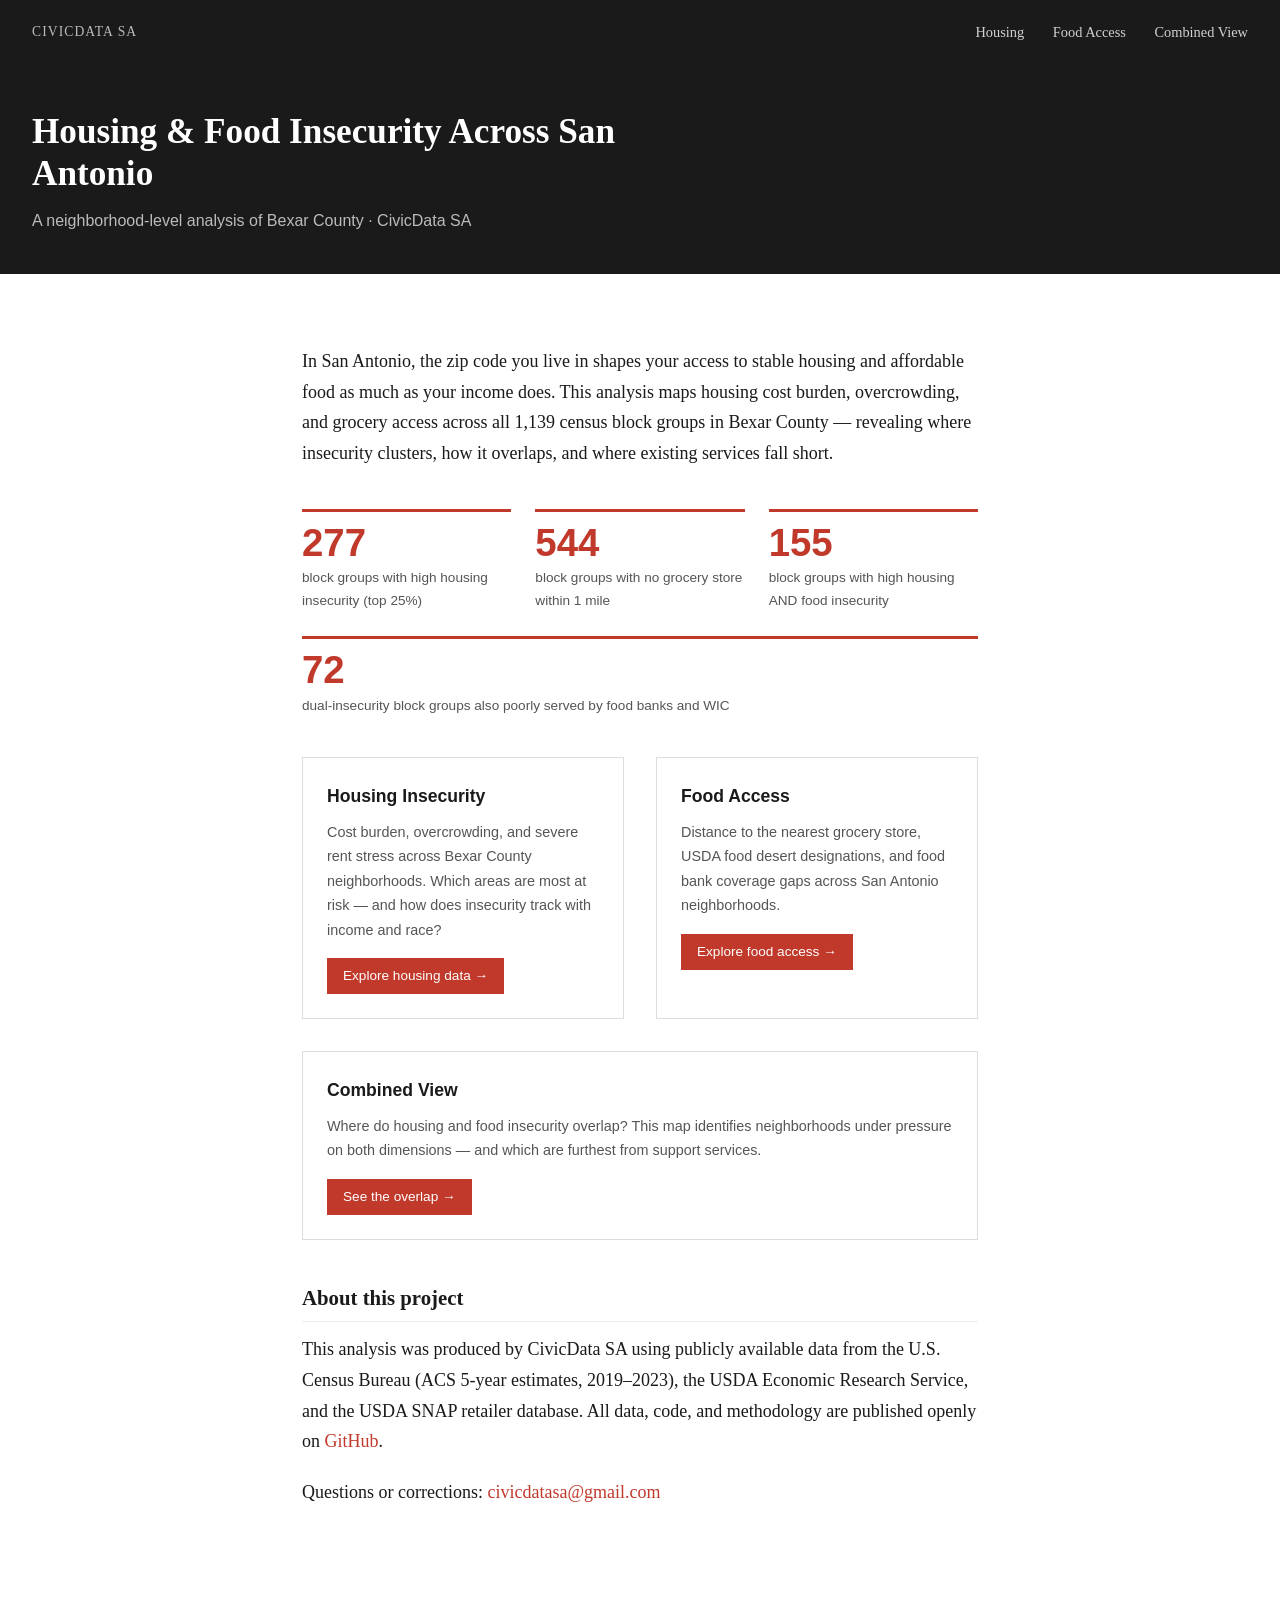
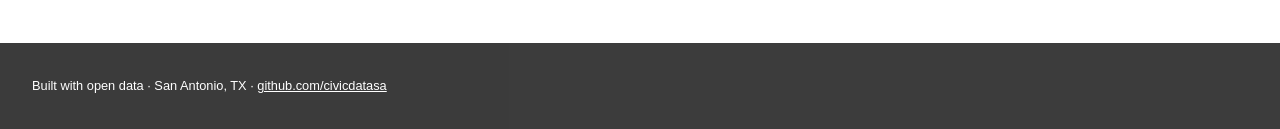
==== index.html @ 808b8913 "deploy: update site [skip ci] 9f64bfb5c3df8c36d94b5b0314b8a77215643b5a" ====
<!DOCTYPE html>
<html lang="en">
<head>
  <meta charset="UTF-8">
  <meta name="viewport" content="width=device-width, initial-scale=1.0">
  <title>Housing & Food Insecurity in San Antonio — CivicData SA</title>
  <link rel="stylesheet" href="css/style.css">
</head>
<body>

  <header class="site-header">
    <span class="brand">CIVICDATA SA</span>
    <nav>
      <a href="housing.html">Housing</a>
      <a href="food.html">Food Access</a>
      <a href="overlap.html">Combined View</a>
    </nav>
  </header>

  <div class="page-hero">
    <h1>Housing & Food Insecurity Across San Antonio</h1>
    <p class="subtitle">A neighborhood-level analysis of Bexar County · CivicData SA</p>
  </div>

  <div class="content-wrap">

    <div class="narrative">
      <p>In San Antonio, the zip code you live in shapes your access to stable housing and affordable food
      as much as your income does. This analysis maps housing cost burden, overcrowding, and grocery
      access across all 1,139 census block groups in Bexar County — revealing where insecurity
      clusters, how it overlaps, and where existing services fall short.</p>
    </div>

    <div class="stat-row">
      <div class="stat-box">
        <div class="number">277</div>
        <div class="label">block groups with high housing insecurity (top 25%)</div>
      </div>
      <div class="stat-box">
        <div class="number">544</div>
        <div class="label">block groups with no grocery store within 1 mile</div>
      </div>
      <div class="stat-box">
        <div class="number">155</div>
        <div class="label">block groups with high housing AND food insecurity</div>
      </div>
      <div class="stat-box">
        <div class="number">72</div>
        <div class="label">dual-insecurity block groups also poorly served by food banks and WIC</div>
      </div>
    </div>

    <div class="analysis-grid">
      <div class="analysis-card">
        <h2>Housing Insecurity</h2>
        <p>Cost burden, overcrowding, and severe rent stress across Bexar County neighborhoods.
        Which areas are most at risk — and how does insecurity track with income and race?</p>
        <a class="btn" href="housing.html">Explore housing data →</a>
      </div>
      <div class="analysis-card">
        <h2>Food Access</h2>
        <p>Distance to the nearest grocery store, USDA food desert designations, and
        food bank coverage gaps across San Antonio neighborhoods.</p>
        <a class="btn" href="food.html">Explore food access →</a>
      </div>
      <div class="analysis-card">
        <h2>Combined View</h2>
        <p>Where do housing and food insecurity overlap? This map identifies neighborhoods
        under pressure on both dimensions — and which are furthest from support services.</p>
        <a class="btn" href="overlap.html">See the overlap →</a>
      </div>
    </div>

    <div class="narrative">
      <h2>About this project</h2>
      <p>This analysis was produced by CivicData SA using publicly available data from the
      U.S. Census Bureau (ACS 5-year estimates, 2019–2023), the USDA Economic Research Service,
      and the USDA SNAP retailer database. All data, code, and methodology are published openly
      on <a href="https://github.com/civicdatasa">GitHub</a>.</p>
      <p>Questions or corrections: <a href="mailto:civicdatasa@gmail.com">civicdatasa@gmail.com</a></p>
    </div>

  </div>

  <footer class="site-footer">
    Built with open data · San Antonio, TX ·
    <a href="https://github.com/civicdatasa">github.com/civicdatasa</a>
  </footer>

</body>
</html>
---- css/style.css ----
/* ── Reset & base ── */
*, *::before, *::after { box-sizing: border-box; margin: 0; padding: 0; }

body {
  font-family: 'Georgia', serif;
  font-size: 18px;
  line-height: 1.7;
  color: #1a1a1a;
  background: #fff;
}

a { color: #c0392b; text-decoration: none; }
a:hover { text-decoration: underline; }

/* ── Layout ── */
.site-header {
  background: #1a1a1a;
  color: #fff;
  padding: 1rem 2rem;
  display: flex;
  align-items: center;
  justify-content: space-between;
}

.site-header .brand { font-size: 0.85rem; letter-spacing: 0.08em; opacity: 0.7; }
.site-header nav a { color: #fff; margin-left: 1.5rem; font-size: 0.9rem; opacity: 0.8; }
.site-header nav a:hover { opacity: 1; text-decoration: none; }

.page-hero {
  background: #1a1a1a;
  color: #fff;
  padding: 3rem 2rem 2.5rem;
  max-width: 100%;
}

.page-hero h1 { font-size: 2.2rem; line-height: 1.2; max-width: 700px; }
.page-hero .subtitle { margin-top: 0.75rem; opacity: 0.7; font-size: 1rem; font-family: sans-serif; }
.page-hero .last-updated { margin-top: 0.5rem; opacity: 0.5; font-size: 0.8rem; font-family: sans-serif; }

.content-wrap { max-width: 740px; margin: 0 auto; padding: 2.5rem 2rem; }

/* ── Map ── */
#map { width: 100%; height: 520px; background: #e8e4dc; }

.map-wrap { position: relative; }

.map-legend {
  position: absolute;
  bottom: 2rem;
  right: 1rem;
  background: rgba(255,255,255,0.95);
  padding: 0.75rem 1rem;
  font-family: sans-serif;
  font-size: 0.78rem;
  line-height: 1.8;
  z-index: 999;
  border: 1px solid #ddd;
}

.legend-swatch {
  display: inline-block;
  width: 12px;
  height: 12px;
  margin-right: 6px;
  vertical-align: middle;
}

/* ── Stat callouts ── */
.stat-row {
  display: flex;
  gap: 1.5rem;
  margin: 2.5rem 0;
  flex-wrap: wrap;
}

.stat-box {
  flex: 1;
  min-width: 160px;
  border-top: 3px solid #c0392b;
  padding-top: 0.75rem;
}

.stat-box .number {
  font-size: 2.4rem;
  font-weight: bold;
  line-height: 1;
  color: #c0392b;
  font-family: sans-serif;
}

.stat-box .label {
  font-size: 0.85rem;
  font-family: sans-serif;
  color: #555;
  margin-top: 0.25rem;
}

/* ── Narrative text ── */
.narrative { margin: 2rem 0; }
.narrative p { margin-bottom: 1.25rem; }
.narrative h2 { font-size: 1.3rem; margin: 2rem 0 0.75rem; border-bottom: 1px solid #eee; padding-bottom: 0.4rem; }

/* ── Popup ── */
.mapboxgl-popup-content, .leaflet-popup-content {
  font-family: sans-serif;
  font-size: 0.85rem;
  line-height: 1.6;
  max-width: 220px;
}

.popup-title { font-weight: bold; margin-bottom: 0.4rem; font-size: 0.9rem; }
.popup-row { display: flex; justify-content: space-between; gap: 1rem; }
.popup-label { color: #777; }

/* ── Page nav ── */
.page-nav {
  background: #f5f3ef;
  padding: 1.5rem 2rem;
  font-family: sans-serif;
  font-size: 0.9rem;
  display: flex;
  gap: 2rem;
  flex-wrap: wrap;
  border-top: 1px solid #ddd;
}

.page-nav a {
  color: #1a1a1a;
  font-weight: bold;
}

/* ── Footer ── */
.site-footer {
  background: #1a1a1a;
  color: #fff;
  padding: 2rem;
  font-family: sans-serif;
  font-size: 0.8rem;
  opacity: 0.85;
  margin-top: 4rem;
}

.site-footer a { color: #fff; text-decoration: underline; }

/* ── Index page cards ── */
.analysis-grid { display: flex; gap: 2rem; margin: 2.5rem 0; flex-wrap: wrap; }

.analysis-card {
  flex: 1;
  min-width: 260px;
  border: 1px solid #ddd;
  padding: 1.5rem;
  font-family: sans-serif;
}

.analysis-card h2 { font-size: 1.1rem; margin-bottom: 0.5rem; }
.analysis-card p { font-size: 0.9rem; color: #555; margin-bottom: 1rem; }
.analysis-card a.btn {
  display: inline-block;
  background: #c0392b;
  color: #fff;
  padding: 0.4rem 1rem;
  font-size: 0.85rem;
}

/* ── Responsive ── */
@media (max-width: 600px) {
  .page-hero h1 { font-size: 1.5rem; }
  #map { height: 380px; }
  .stat-row { gap: 1rem; }
  .stat-box .number { font-size: 1.8rem; }
}
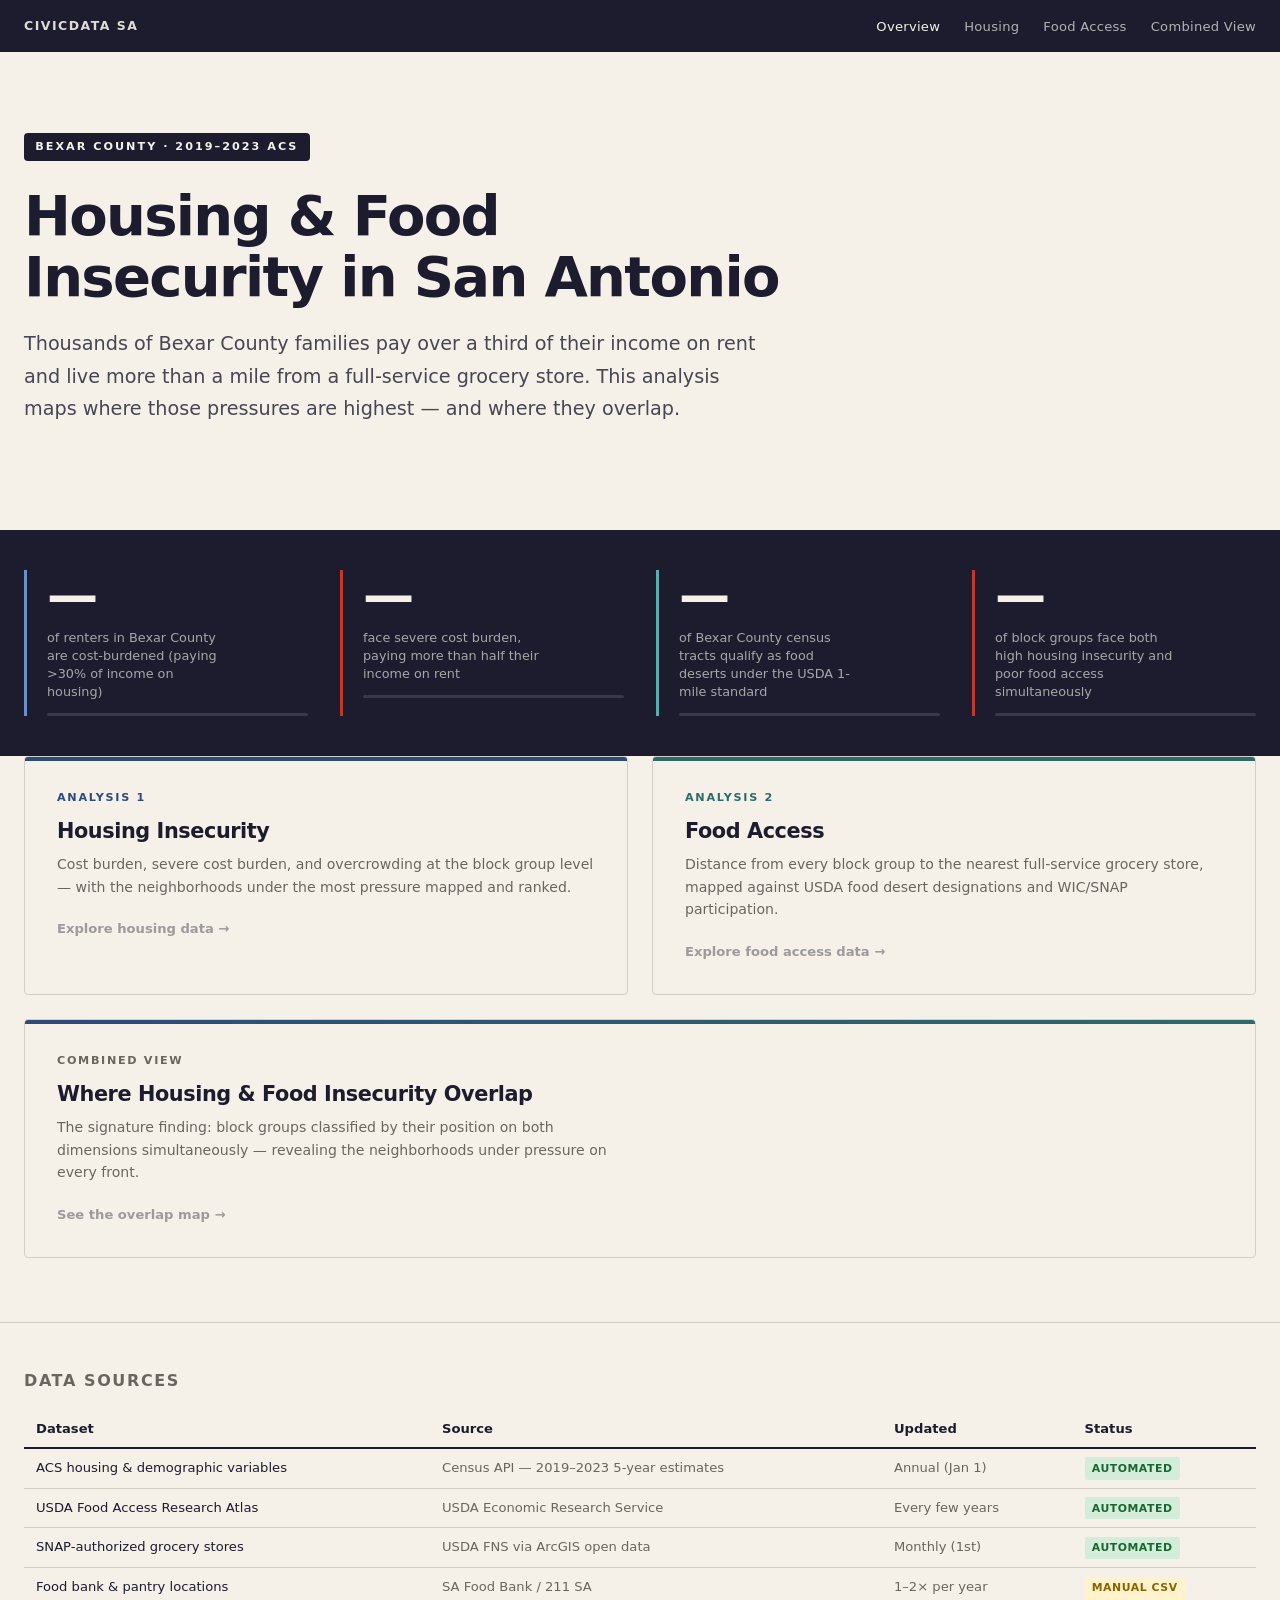
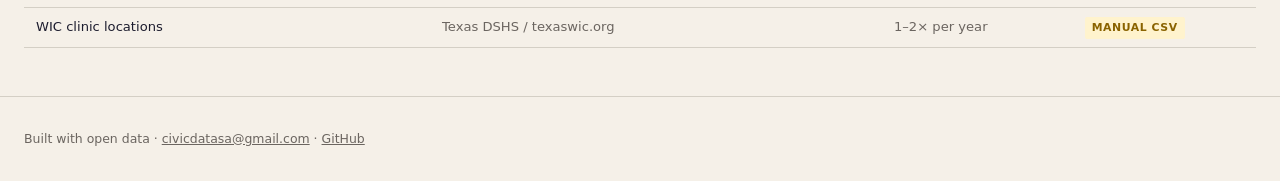
==== commit 2352f704: "deploy: update site [skip ci] 6007d8f2499f3b9bcfff0b4d2781630189020ee7" ====
--- a/index.html
+++ b/index.html
@@ -4,88 +4,175 @@
   <meta charset="UTF-8">
   <meta name="viewport" content="width=device-width, initial-scale=1.0">
   <title>Housing & Food Insecurity in San Antonio — CivicData SA</title>
+  <meta name="description" content="A neighborhood-level analysis of housing cost burden, food access, and where both forms of insecurity overlap across Bexar County, TX.">
   <link rel="stylesheet" href="css/style.css">
 </head>
 <body>
 
-  <header class="site-header">
-    <span class="brand">CIVICDATA SA</span>
-    <nav>
-      <a href="housing.html">Housing</a>
-      <a href="food.html">Food Access</a>
-      <a href="overlap.html">Combined View</a>
-    </nav>
-  </header>
+<nav class="site-nav">
+  <a class="wordmark" href="index.html">CivicData SA</a>
+  <ul class="nav-links">
+    <li><a href="index.html" class="active">Overview</a></li>
+    <li><a href="housing.html">Housing</a></li>
+    <li><a href="food.html">Food Access</a></li>
+    <li><a href="overlap.html">Combined View</a></li>
+  </ul>
+</nav>
 
-  <div class="page-hero">
-    <h1>Housing & Food Insecurity Across San Antonio</h1>
-    <p class="subtitle">A neighborhood-level analysis of Bexar County · CivicData SA</p>
+<section class="index-hero">
+  <span class="project-tag">Bexar County · 2019–2023 ACS</span>
+  <h1>Housing &amp; Food<br>Insecurity in San Antonio</h1>
+  <p class="lede">
+    Thousands of Bexar County families pay over a third of their income on rent
+    and live more than a mile from a full-service grocery store. This analysis
+    maps where those pressures are highest — and where they overlap.
+  </p>
+</section>
+
+<div class="stat-strip">
+  <div class="stat-strip-inner">
+    <div class="stat-card housing-accent">
+      <div class="stat-value" id="stat-costburden">—</div>
+      <div class="stat-label">of renters in Bexar County are cost-burdened (paying &gt;30% of income on housing)</div>
+      <div class="stat-bar"><div class="stat-bar-fill" data-pct="0" id="bar-costburden"></div></div>
+    </div>
+    <div class="stat-card alert-accent">
+      <div class="stat-value" id="stat-severe">—</div>
+      <div class="stat-label">face severe cost burden, paying more than half their income on rent</div>
+      <div class="stat-bar"><div class="stat-bar-fill" data-pct="0" id="bar-severe"></div></div>
+    </div>
+    <div class="stat-card food-accent">
+      <div class="stat-value" id="stat-desert">—</div>
+      <div class="stat-label">of Bexar County census tracts qualify as food deserts under the USDA 1-mile standard</div>
+      <div class="stat-bar"><div class="stat-bar-fill" data-pct="0" id="bar-desert"></div></div>
+    </div>
+    <div class="stat-card alert-accent">
+      <div class="stat-value" id="stat-both">—</div>
+      <div class="stat-label">of block groups face both high housing insecurity and poor food access simultaneously</div>
+      <div class="stat-bar"><div class="stat-bar-fill" data-pct="0" id="bar-both"></div></div>
+    </div>
   </div>
+</div>
 
-  <div class="content-wrap">
+<div class="analysis-grid">
+  <a href="housing.html" class="analysis-card housing">
+    <div class="card-tag">Analysis 1</div>
+    <h2>Housing Insecurity</h2>
+    <p>Cost burden, severe cost burden, and overcrowding at the block group level — with the neighborhoods under the most pressure mapped and ranked.</p>
+    <div class="card-arrow">Explore housing data →</div>
+  </a>
+  <a href="food.html" class="analysis-card food">
+    <div class="card-tag">Analysis 2</div>
+    <h2>Food Access</h2>
+    <p>Distance from every block group to the nearest full-service grocery store, mapped against USDA food desert designations and WIC/SNAP participation.</p>
+    <div class="card-arrow">Explore food access data →</div>
+  </a>
+  <a href="overlap.html" class="analysis-card overlap">
+    <div class="card-tag">Combined View</div>
+    <h2>Where Housing &amp; Food Insecurity Overlap</h2>
+    <p>The signature finding: block groups classified by their position on both dimensions simultaneously — revealing the neighborhoods under pressure on every front.</p>
+    <div class="card-arrow">See the overlap map →</div>
+  </a>
+</div>
 
-    <div class="narrative">
-      <p>In San Antonio, the zip code you live in shapes your access to stable housing and affordable food
-      as much as your income does. This analysis maps housing cost burden, overcrowding, and grocery
-      access across all 1,139 census block groups in Bexar County — revealing where insecurity
-      clusters, how it overlaps, and where existing services fall short.</p>
-    </div>
+<section class="data-table-section">
+  <h2>Data Sources</h2>
+  <table>
+    <thead>
+      <tr><th>Dataset</th><th>Source</th><th>Updated</th><th>Status</th></tr>
+    </thead>
+    <tbody>
+      <tr>
+        <td>ACS housing &amp; demographic variables</td>
+        <td>Census API — 2019–2023 5-year estimates</td>
+        <td>Annual (Jan 1)</td>
+        <td><span class="badge badge-ok">Automated</span></td>
+      </tr>
+      <tr>
+        <td>USDA Food Access Research Atlas</td>
+        <td>USDA Economic Research Service</td>
+        <td>Every few years</td>
+        <td><span class="badge badge-ok">Automated</span></td>
+      </tr>
+      <tr>
+        <td>SNAP-authorized grocery stores</td>
+        <td>USDA FNS via ArcGIS open data</td>
+        <td>Monthly (1st)</td>
+        <td><span class="badge badge-ok">Automated</span></td>
+      </tr>
+      <tr>
+        <td>Food bank &amp; pantry locations</td>
+        <td>SA Food Bank / 211 SA</td>
+        <td>1–2× per year</td>
+        <td><span class="badge badge-manual">Manual CSV</span></td>
+      </tr>
+      <tr>
+        <td>WIC clinic locations</td>
+        <td>Texas DSHS / texaswic.org</td>
+        <td>1–2× per year</td>
+        <td><span class="badge badge-manual">Manual CSV</span></td>
+      </tr>
+    </tbody>
+  </table>
+</section>
 
-    <div class="stat-row">
-      <div class="stat-box">
-        <div class="number">277</div>
-        <div class="label">block groups with high housing insecurity (top 25%)</div>
-      </div>
-      <div class="stat-box">
-        <div class="number">544</div>
-        <div class="label">block groups with no grocery store within 1 mile</div>
-      </div>
-      <div class="stat-box">
-        <div class="number">155</div>
-        <div class="label">block groups with high housing AND food insecurity</div>
-      </div>
-      <div class="stat-box">
-        <div class="number">72</div>
-        <div class="label">dual-insecurity block groups also poorly served by food banks and WIC</div>
-      </div>
-    </div>
+<footer class="site-footer">
+  <span>Built with open data · <a href="mailto:civicdatasa@gmail.com">civicdatasa@gmail.com</a> · <a href="https://github.com/civicdatasa" target="_blank" rel="noopener">GitHub</a></span>
+  <span id="last-updated"></span>
+</footer>
 
-    <div class="analysis-grid">
-      <div class="analysis-card">
-        <h2>Housing Insecurity</h2>
-        <p>Cost burden, overcrowding, and severe rent stress across Bexar County neighborhoods.
-        Which areas are most at risk — and how does insecurity track with income and race?</p>
-        <a class="btn" href="housing.html">Explore housing data →</a>
-      </div>
-      <div class="analysis-card">
-        <h2>Food Access</h2>
-        <p>Distance to the nearest grocery store, USDA food desert designations, and
-        food bank coverage gaps across San Antonio neighborhoods.</p>
-        <a class="btn" href="food.html">Explore food access →</a>
-      </div>
-      <div class="analysis-card">
-        <h2>Combined View</h2>
-        <p>Where do housing and food insecurity overlap? This map identifies neighborhoods
-        under pressure on both dimensions — and which are furthest from support services.</p>
-        <a class="btn" href="overlap.html">See the overlap →</a>
-      </div>
-    </div>
+<script src="js/site.js"></script>
+<script>
+// Pull summary stats from the GeoJSON files to populate the callout numbers.
+// Falls back to showing placeholder dashes if data isn't loaded yet.
+document.addEventListener('DOMContentLoaded', () => {
+  Promise.all([
+    fetch('data/housing_block_groups.geojson').then(r => r.ok ? r.json() : null).catch(() => null),
+    fetch('data/food_access_tracts.geojson').then(r => r.ok ? r.json() : null).catch(() => null),
+    fetch('data/overlap_block_groups.geojson').then(r => r.ok ? r.json() : null).catch(() => null),
+  ]).then(([housing, food, overlap]) => {
 
-    <div class="narrative">
-      <h2>About this project</h2>
-      <p>This analysis was produced by CivicData SA using publicly available data from the
-      U.S. Census Bureau (ACS 5-year estimates, 2019–2023), the USDA Economic Research Service,
-      and the USDA SNAP retailer database. All data, code, and methodology are published openly
-      on <a href="https://github.com/civicdatasa">GitHub</a>.</p>
-      <p>Questions or corrections: <a href="mailto:civicdatasa@gmail.com">civicdatasa@gmail.com</a></p>
-    </div>
+    if (housing && housing.features && housing.features.length) {
+      const props = housing.features.map(f => f.properties);
+      const cb  = props.map(p => p.cost_burden_rate).filter(v => v != null && !isNaN(v));
+      const scb = props.map(p => p.severe_cost_burden_rate).filter(v => v != null && !isNaN(v));
+      if (cb.length) {
+        const avgCB = cb.reduce((a,b) => a+b, 0) / cb.length;
+        const avgSCB = scb.reduce((a,b) => a+b, 0) / scb.length;
+        const pctCB  = Math.round(avgCB  * 100);
+        const pctSCB = Math.round(avgSCB * 100);
+        document.getElementById('stat-costburden').textContent = pctCB + '%';
+        document.getElementById('stat-severe').textContent     = pctSCB + '%';
+        document.getElementById('bar-costburden').dataset.pct  = pctCB;
+        document.getElementById('bar-severe').dataset.pct      = pctSCB;
+      }
+    }
 
-  </div>
+    if (food && food.features && food.features.length) {
+      const props = food.features.map(f => f.properties);
+      const deserts = props.filter(p => p.LILATracts_1And10 === 1).length;
+      const pct = Math.round(deserts / props.length * 100);
+      document.getElementById('stat-desert').textContent = pct + '%';
+      document.getElementById('bar-desert').dataset.pct  = pct;
+    }
 
-  <footer class="site-footer">
-    Built with open data · San Antonio, TX ·
-    <a href="https://github.com/civicdatasa">github.com/civicdatasa</a>
-  </footer>
+    if (overlap && overlap.features && overlap.features.length) {
+      const props = overlap.features.map(f => f.properties);
+      const both  = props.filter(p => (p.housing_score ?? 0) > 0.5 && (p.nearest_grocery_mi ?? 0) > 1).length;
+      const pct   = Math.round(both / props.length * 100);
+      document.getElementById('stat-both').textContent = pct + '%';
+      document.getElementById('bar-both').dataset.pct  = pct;
+    }
 
+    // re-trigger bar animations after data is set
+    document.querySelectorAll('.stat-bar-fill[data-pct]').forEach(el => {
+      const pct = parseFloat(el.dataset.pct);
+      if (!isNaN(pct) && pct > 0) {
+        setTimeout(() => { el.style.width = pct + '%'; }, 100);
+      }
+    });
+  });
+});
+</script>
 </body>
 </html>
--- a/css/style.css
+++ b/css/style.css
@@ -1,172 +1,497 @@
-/* ── Reset & base ── */
+/* ============================================================
+   CivicData SA — Housing & Food Insecurity
+   Palette:
+     --ink:       #1c1c2e  (near-black body)
+     --paper:     #f5f0e8  (warm off-white)
+     --housing:   #2c4a7c  (slate blue)
+     --food:      #2d6a6a  (teal)
+     --alert:     #c0392b  (burnt sienna — high insecurity)
+     --mid:       #e8a020  (amber — medium)
+     --low:       #4a8c5c  (muted green — low insecurity)
+     --rule:      #d4cfc5  (divider)
+     --muted:     #6b6560  (secondary text)
+   ============================================================ */
+
 *, *::before, *::after { box-sizing: border-box; margin: 0; padding: 0; }
 
+:root {
+  --ink:      #1c1c2e;
+  --paper:    #f5f0e8;
+  --housing:  #2c4a7c;
+  --food:     #2d6a6a;
+  --alert:    #c0392b;
+  --mid:      #e8a020;
+  --low:      #4a8c5c;
+  --rule:     #d4cfc5;
+  --muted:    #6b6560;
+  --radius:   4px;
+  --max:      1280px;
+}
+
+html { font-size: 16px; scroll-behavior: smooth; }
+
 body {
-  font-family: 'Georgia', serif;
-  font-size: 18px;
-  line-height: 1.7;
-  color: #1a1a1a;
-  background: #fff;
-}
-
-a { color: #c0392b; text-decoration: none; }
-a:hover { text-decoration: underline; }
-
-/* ── Layout ── */
-.site-header {
-  background: #1a1a1a;
-  color: #fff;
-  padding: 1rem 2rem;
+  font-family: -apple-system, BlinkMacSystemFont, 'Segoe UI', system-ui, sans-serif;
+  background: var(--paper);
+  color: var(--ink);
+  line-height: 1.6;
+  -webkit-font-smoothing: antialiased;
+}
+
+/* ── Typography ─────────────────────────────────────── */
+h1 { font-size: clamp(2rem, 5vw, 3.5rem); font-weight: 800; line-height: 1.1; letter-spacing: -0.03em; }
+h2 { font-size: clamp(1.4rem, 3vw, 2rem); font-weight: 700; line-height: 1.2; letter-spacing: -0.02em; }
+h3 { font-size: 1.1rem; font-weight: 700; letter-spacing: -0.01em; }
+p  { max-width: 64ch; }
+a  { color: inherit; }
+
+/* ── Sitewide nav ───────────────────────────────────── */
+.site-nav {
+  background: var(--ink);
+  color: var(--paper);
+  padding: 0 1.5rem;
   display: flex;
   align-items: center;
   justify-content: space-between;
-}
-
-.site-header .brand { font-size: 0.85rem; letter-spacing: 0.08em; opacity: 0.7; }
-.site-header nav a { color: #fff; margin-left: 1.5rem; font-size: 0.9rem; opacity: 0.8; }
-.site-header nav a:hover { opacity: 1; text-decoration: none; }
-
+  height: 52px;
+  position: sticky;
+  top: 0;
+  z-index: 1000;
+}
+.site-nav .wordmark {
+  font-size: 0.78rem;
+  font-weight: 700;
+  letter-spacing: 0.12em;
+  text-transform: uppercase;
+  text-decoration: none;
+  color: var(--paper);
+  opacity: 0.9;
+}
+.site-nav .nav-links {
+  display: flex;
+  gap: 1.5rem;
+  list-style: none;
+}
+.site-nav .nav-links a {
+  font-size: 0.82rem;
+  font-weight: 500;
+  text-decoration: none;
+  color: var(--paper);
+  opacity: 0.7;
+  transition: opacity 0.15s;
+  letter-spacing: 0.02em;
+}
+.site-nav .nav-links a:hover,
+.site-nav .nav-links a.active { opacity: 1; }
+
+/* ── Page hero ──────────────────────────────────────── */
 .page-hero {
-  background: #1a1a1a;
-  color: #fff;
-  padding: 3rem 2rem 2.5rem;
-  max-width: 100%;
-}
-
-.page-hero h1 { font-size: 2.2rem; line-height: 1.2; max-width: 700px; }
-.page-hero .subtitle { margin-top: 0.75rem; opacity: 0.7; font-size: 1rem; font-family: sans-serif; }
-.page-hero .last-updated { margin-top: 0.5rem; opacity: 0.5; font-size: 0.8rem; font-family: sans-serif; }
-
-.content-wrap { max-width: 740px; margin: 0 auto; padding: 2.5rem 2rem; }
-
-/* ── Map ── */
-#map { width: 100%; height: 520px; background: #e8e4dc; }
-
-.map-wrap { position: relative; }
-
-.map-legend {
+  padding: 4rem 1.5rem 3rem;
+  max-width: var(--max);
+  margin: 0 auto;
+}
+.page-hero .eyebrow {
+  font-size: 0.72rem;
+  font-weight: 700;
+  letter-spacing: 0.15em;
+  text-transform: uppercase;
+  color: var(--muted);
+  margin-bottom: 1rem;
+}
+.page-hero h1 { margin-bottom: 1.25rem; }
+.page-hero .lede {
+  font-size: 1.15rem;
+  line-height: 1.7;
+  color: var(--ink);
+  opacity: 0.85;
+  max-width: 68ch;
+}
+.page-hero .meta {
+  margin-top: 1.5rem;
+  font-size: 0.78rem;
+  color: var(--muted);
+  display: flex;
+  gap: 1.5rem;
+  flex-wrap: wrap;
+}
+.page-hero .meta span::before { content: '· '; }
+.page-hero .meta span:first-child::before { content: ''; }
+
+/* ── Stat callout strip ─────────────────────────────── */
+.stat-strip {
+  background: var(--ink);
+  color: var(--paper);
+  padding: 2.5rem 1.5rem;
+}
+.stat-strip-inner {
+  max-width: var(--max);
+  margin: 0 auto;
+  display: grid;
+  grid-template-columns: repeat(4, 1fr);
+  gap: 2rem;
+}
+.stat-card { border-left: 3px solid var(--rule); padding-left: 1.25rem; }
+.stat-card.housing-accent { border-color: #6b90c8; }
+.stat-card.food-accent    { border-color: #5aadad; }
+.stat-card.alert-accent   { border-color: var(--alert); }
+.stat-value {
+  font-size: clamp(2.2rem, 5vw, 3.2rem);
+  font-weight: 800;
+  letter-spacing: -0.04em;
+  line-height: 1;
+  font-variant-numeric: tabular-nums;
+}
+.stat-label {
+  font-size: 0.8rem;
+  line-height: 1.4;
+  opacity: 0.65;
+  margin-top: 0.5rem;
+  max-width: 22ch;
+}
+.stat-bar {
+  height: 3px;
+  background: rgba(255,255,255,0.12);
+  border-radius: 2px;
+  margin-top: 0.75rem;
+  overflow: hidden;
+}
+.stat-bar-fill {
+  height: 100%;
+  border-radius: 2px;
+  background: var(--paper);
+  width: 0;
+  transition: width 1.2s cubic-bezier(0.4, 0, 0.2, 1);
+}
+.stat-card.housing-accent .stat-bar-fill { background: #6b90c8; }
+.stat-card.food-accent    .stat-bar-fill { background: #5aadad; }
+.stat-card.alert-accent   .stat-bar-fill { background: var(--alert); }
+
+/* ── Map section ────────────────────────────────────── */
+.map-section {
+  display: grid;
+  grid-template-columns: 1fr 380px;
+  min-height: 580px;
+  border-top: 1px solid var(--rule);
+  border-bottom: 1px solid var(--rule);
+}
+#map, #map-food, #map-overlap {
+  height: 580px;
+  width: 100%;
+  background: #d8dde6;
+}
+.map-sidebar {
+  padding: 2rem 1.5rem;
+  border-left: 1px solid var(--rule);
+  display: flex;
+  flex-direction: column;
+  gap: 1.25rem;
+  overflow-y: auto;
+  max-height: 580px;
+}
+.map-sidebar h2 { font-size: 1.1rem; }
+.map-sidebar p  { font-size: 0.88rem; line-height: 1.6; color: var(--muted); }
+
+/* Legend */
+.legend { margin-top: auto; }
+.legend-title {
+  font-size: 0.72rem;
+  font-weight: 700;
+  letter-spacing: 0.1em;
+  text-transform: uppercase;
+  color: var(--muted);
+  margin-bottom: 0.6rem;
+}
+.legend-scale {
+  display: flex;
+  gap: 3px;
+  margin-bottom: 0.3rem;
+}
+.legend-swatch {
+  height: 10px;
+  flex: 1;
+  border-radius: 2px;
+}
+.legend-labels {
+  display: flex;
+  justify-content: space-between;
+  font-size: 0.72rem;
+  color: var(--muted);
+}
+.map-controls {
+  display: flex;
+  flex-direction: column;
+  gap: 0.5rem;
+}
+.map-controls label {
+  font-size: 0.82rem;
+  display: flex;
+  align-items: center;
+  gap: 0.5rem;
+  cursor: pointer;
+  user-select: none;
+}
+.map-controls input[type=checkbox] { accent-color: var(--housing); }
+
+/* Popup */
+.leaflet-popup-content-wrapper {
+  border-radius: var(--radius);
+  box-shadow: 0 4px 20px rgba(0,0,0,0.15);
+}
+.popup-inner { font-family: inherit; min-width: 180px; }
+.popup-inner strong { font-size: 0.85rem; display: block; margin-bottom: 0.5rem; }
+.popup-row {
+  display: flex;
+  justify-content: space-between;
+  font-size: 0.8rem;
+  padding: 0.2rem 0;
+  border-bottom: 1px solid #eee;
+  color: #333;
+}
+.popup-row:last-child { border-bottom: none; }
+.popup-val { font-weight: 600; }
+
+/* ── Narrative section ──────────────────────────────── */
+.narrative {
+  max-width: var(--max);
+  margin: 0 auto;
+  padding: 4rem 1.5rem;
+  display: grid;
+  grid-template-columns: 1fr 1fr;
+  gap: 4rem;
+  align-items: start;
+}
+.narrative-text h2 { margin-bottom: 1rem; }
+.narrative-text p  { margin-bottom: 1rem; font-size: 0.95rem; color: var(--muted); }
+.narrative-text p:last-child { margin-bottom: 0; }
+
+.pullquote {
+  border-left: 4px solid var(--housing);
+  padding: 1rem 1.25rem;
+  font-size: 1.05rem;
+  font-weight: 600;
+  line-height: 1.5;
+  color: var(--ink);
+  background: rgba(44,74,124,0.06);
+  border-radius: 0 var(--radius) var(--radius) 0;
+}
+.pullquote.food-accent { border-color: var(--food); background: rgba(45,106,106,0.06); }
+
+/* ── Methodology note ───────────────────────────────── */
+.method-note {
+  max-width: var(--max);
+  margin: 0 auto;
+  padding: 2rem 1.5rem;
+  border-top: 1px solid var(--rule);
+}
+.method-note details summary {
+  font-size: 0.82rem;
+  font-weight: 600;
+  cursor: pointer;
+  color: var(--muted);
+  letter-spacing: 0.02em;
+  list-style: none;
+}
+.method-note details summary::after { content: '  ↓'; }
+.method-note details[open] summary::after { content: '  ↑'; }
+.method-note details p {
+  font-size: 0.82rem;
+  color: var(--muted);
+  margin-top: 0.75rem;
+  line-height: 1.7;
+}
+
+/* ── Cross-links ────────────────────────────────────── */
+.crosslink-strip {
+  background: var(--ink);
+  color: var(--paper);
+  padding: 3rem 1.5rem;
+}
+.crosslink-inner {
+  max-width: var(--max);
+  margin: 0 auto;
+  display: grid;
+  grid-template-columns: repeat(auto-fit, minmax(260px, 1fr));
+  gap: 1.5rem;
+}
+.crosslink-card {
+  background: rgba(255,255,255,0.06);
+  border: 1px solid rgba(255,255,255,0.1);
+  border-radius: var(--radius);
+  padding: 1.5rem;
+  text-decoration: none;
+  color: var(--paper);
+  transition: background 0.15s;
+  display: block;
+}
+.crosslink-card:hover { background: rgba(255,255,255,0.1); }
+.crosslink-card .card-tag {
+  font-size: 0.7rem;
+  font-weight: 700;
+  letter-spacing: 0.15em;
+  text-transform: uppercase;
+  opacity: 0.5;
+  margin-bottom: 0.5rem;
+}
+.crosslink-card h3 { font-size: 1rem; margin-bottom: 0.4rem; }
+.crosslink-card p  { font-size: 0.82rem; opacity: 0.6; max-width: none; }
+.crosslink-card .arrow { margin-top: 1rem; font-size: 0.85rem; opacity: 0.5; }
+
+/* ── Site footer ────────────────────────────────────── */
+.site-footer {
+  border-top: 1px solid var(--rule);
+  padding: 2rem 1.5rem;
+  font-size: 0.78rem;
+  color: var(--muted);
+  display: flex;
+  justify-content: space-between;
+  align-items: center;
+  flex-wrap: wrap;
+  gap: 0.75rem;
+  max-width: var(--max);
+  margin: 0 auto;
+}
+.site-footer a { color: var(--muted); }
+
+/* ── Index page hero ────────────────────────────────── */
+.index-hero {
+  padding: 5rem 1.5rem 4rem;
+  max-width: var(--max);
+  margin: 0 auto;
+}
+.index-hero .project-tag {
+  display: inline-block;
+  font-size: 0.7rem;
+  font-weight: 700;
+  letter-spacing: 0.18em;
+  text-transform: uppercase;
+  color: var(--paper);
+  background: var(--ink);
+  padding: 0.3rem 0.7rem;
+  border-radius: var(--radius);
+  margin-bottom: 1.5rem;
+}
+.index-hero h1 { margin-bottom: 1.25rem; }
+.index-hero .lede {
+  font-size: 1.2rem;
+  line-height: 1.7;
+  max-width: 60ch;
+  color: var(--ink);
+  opacity: 0.8;
+  margin-bottom: 2.5rem;
+}
+.analysis-grid {
+  display: grid;
+  grid-template-columns: 1fr 1fr;
+  gap: 1.5rem;
+  max-width: var(--max);
+  margin: 0 auto;
+  padding: 0 1.5rem 4rem;
+}
+.analysis-card {
+  border: 1.5px solid var(--rule);
+  border-radius: var(--radius);
+  padding: 2rem;
+  text-decoration: none;
+  color: var(--ink);
+  display: block;
+  transition: border-color 0.15s, box-shadow 0.15s;
+  position: relative;
+  overflow: hidden;
+}
+.analysis-card::before {
+  content: '';
   position: absolute;
-  bottom: 2rem;
-  right: 1rem;
-  background: rgba(255,255,255,0.95);
-  padding: 0.75rem 1rem;
-  font-family: sans-serif;
+  top: 0; left: 0; right: 0;
+  height: 4px;
+}
+.analysis-card.housing::before { background: var(--housing); }
+.analysis-card.food::before    { background: var(--food); }
+.analysis-card.overlap::before { background: linear-gradient(90deg, var(--housing), var(--food)); }
+.analysis-card:hover { border-color: var(--ink); box-shadow: 0 4px 16px rgba(0,0,0,0.08); }
+.analysis-card .card-tag {
+  font-size: 0.7rem;
+  font-weight: 700;
+  letter-spacing: 0.15em;
+  text-transform: uppercase;
+  margin-bottom: 0.75rem;
+}
+.analysis-card.housing .card-tag { color: var(--housing); }
+.analysis-card.food    .card-tag { color: var(--food); }
+.analysis-card.overlap .card-tag { color: var(--muted); }
+.analysis-card h2 { font-size: 1.3rem; margin-bottom: 0.6rem; }
+.analysis-card p  { font-size: 0.88rem; color: var(--muted); line-height: 1.6; }
+.analysis-card .card-arrow {
+  margin-top: 1.25rem;
+  font-size: 0.82rem;
+  font-weight: 600;
+  opacity: 0.4;
+}
+
+/* overlap card spans full width */
+.analysis-card.overlap { grid-column: 1 / -1; }
+
+/* ── Quadrant legend (overlap page) ────────────────── */
+.quad-legend {
+  display: grid;
+  grid-template-columns: 1fr 1fr;
+  gap: 0.5rem;
+  margin-top: 0.75rem;
+}
+.quad-item {
+  display: flex;
+  align-items: center;
+  gap: 0.5rem;
   font-size: 0.78rem;
-  line-height: 1.8;
-  z-index: 999;
-  border: 1px solid #ddd;
-}
-
-.legend-swatch {
+  color: var(--muted);
+}
+.quad-swatch {
+  width: 14px;
+  height: 14px;
+  border-radius: 2px;
+  flex-shrink: 0;
+}
+
+/* ── Data source table ──────────────────────────────── */
+.data-table-section {
+  max-width: var(--max);
+  margin: 0 auto;
+  padding: 3rem 1.5rem;
+  border-top: 1px solid var(--rule);
+}
+.data-table-section h2 { margin-bottom: 1.25rem; font-size: 1rem; color: var(--muted); text-transform: uppercase; letter-spacing: 0.1em; font-weight: 700; }
+table { width: 100%; border-collapse: collapse; font-size: 0.82rem; }
+th { text-align: left; padding: 0.5rem 0.75rem; border-bottom: 2px solid var(--ink); font-weight: 700; }
+td { padding: 0.5rem 0.75rem; border-bottom: 1px solid var(--rule); color: var(--muted); vertical-align: top; }
+td:first-child { color: var(--ink); font-weight: 500; }
+.badge {
   display: inline-block;
-  width: 12px;
-  height: 12px;
-  margin-right: 6px;
-  vertical-align: middle;
-}
-
-/* ── Stat callouts ── */
-.stat-row {
-  display: flex;
-  gap: 1.5rem;
-  margin: 2.5rem 0;
-  flex-wrap: wrap;
-}
-
-.stat-box {
-  flex: 1;
-  min-width: 160px;
-  border-top: 3px solid #c0392b;
-  padding-top: 0.75rem;
-}
-
-.stat-box .number {
-  font-size: 2.4rem;
-  font-weight: bold;
-  line-height: 1;
-  color: #c0392b;
-  font-family: sans-serif;
-}
-
-.stat-box .label {
-  font-size: 0.85rem;
-  font-family: sans-serif;
-  color: #555;
-  margin-top: 0.25rem;
-}
-
-/* ── Narrative text ── */
-.narrative { margin: 2rem 0; }
-.narrative p { margin-bottom: 1.25rem; }
-.narrative h2 { font-size: 1.3rem; margin: 2rem 0 0.75rem; border-bottom: 1px solid #eee; padding-bottom: 0.4rem; }
-
-/* ── Popup ── */
-.mapboxgl-popup-content, .leaflet-popup-content {
-  font-family: sans-serif;
-  font-size: 0.85rem;
-  line-height: 1.6;
-  max-width: 220px;
-}
-
-.popup-title { font-weight: bold; margin-bottom: 0.4rem; font-size: 0.9rem; }
-.popup-row { display: flex; justify-content: space-between; gap: 1rem; }
-.popup-label { color: #777; }
-
-/* ── Page nav ── */
-.page-nav {
-  background: #f5f3ef;
-  padding: 1.5rem 2rem;
-  font-family: sans-serif;
-  font-size: 0.9rem;
-  display: flex;
-  gap: 2rem;
-  flex-wrap: wrap;
-  border-top: 1px solid #ddd;
-}
-
-.page-nav a {
-  color: #1a1a1a;
-  font-weight: bold;
-}
-
-/* ── Footer ── */
-.site-footer {
-  background: #1a1a1a;
-  color: #fff;
-  padding: 2rem;
-  font-family: sans-serif;
-  font-size: 0.8rem;
-  opacity: 0.85;
-  margin-top: 4rem;
-}
-
-.site-footer a { color: #fff; text-decoration: underline; }
-
-/* ── Index page cards ── */
-.analysis-grid { display: flex; gap: 2rem; margin: 2.5rem 0; flex-wrap: wrap; }
-
-.analysis-card {
-  flex: 1;
-  min-width: 260px;
-  border: 1px solid #ddd;
-  padding: 1.5rem;
-  font-family: sans-serif;
-}
-
-.analysis-card h2 { font-size: 1.1rem; margin-bottom: 0.5rem; }
-.analysis-card p { font-size: 0.9rem; color: #555; margin-bottom: 1rem; }
-.analysis-card a.btn {
-  display: inline-block;
-  background: #c0392b;
-  color: #fff;
-  padding: 0.4rem 1rem;
-  font-size: 0.85rem;
-}
-
-/* ── Responsive ── */
+  font-size: 0.68rem;
+  font-weight: 700;
+  padding: 0.15rem 0.45rem;
+  border-radius: 2px;
+  letter-spacing: 0.05em;
+  text-transform: uppercase;
+}
+.badge-ok      { background: #d4edda; color: #1a6630; }
+.badge-manual  { background: #fff3cd; color: #8a6300; }
+
+/* ── Responsive ─────────────────────────────────────── */
+@media (max-width: 900px) {
+  .map-section { grid-template-columns: 1fr; }
+  .map-sidebar { max-height: none; border-left: none; border-top: 1px solid var(--rule); }
+  #map, #map-food, #map-overlap { height: 420px; }
+  .narrative { grid-template-columns: 1fr; gap: 2rem; }
+  .analysis-grid { grid-template-columns: 1fr; }
+  .analysis-card.overlap { grid-column: 1; }
+  .stat-strip-inner { grid-template-columns: repeat(2, 1fr); }
+}
 @media (max-width: 600px) {
-  .page-hero h1 { font-size: 1.5rem; }
-  #map { height: 380px; }
-  .stat-row { gap: 1rem; }
-  .stat-box .number { font-size: 1.8rem; }
-}+  .site-nav .nav-links { gap: 1rem; }
+  .page-hero, .index-hero { padding: 2.5rem 1rem 2rem; }
+  .stat-strip { padding: 2rem 1rem; }
+  .analysis-grid { padding: 0 1rem 3rem; }
+  .stat-strip-inner { grid-template-columns: 1fr; }
+}
+@media (prefers-reduced-motion: reduce) {
+  .stat-bar-fill { transition: none; }
+}
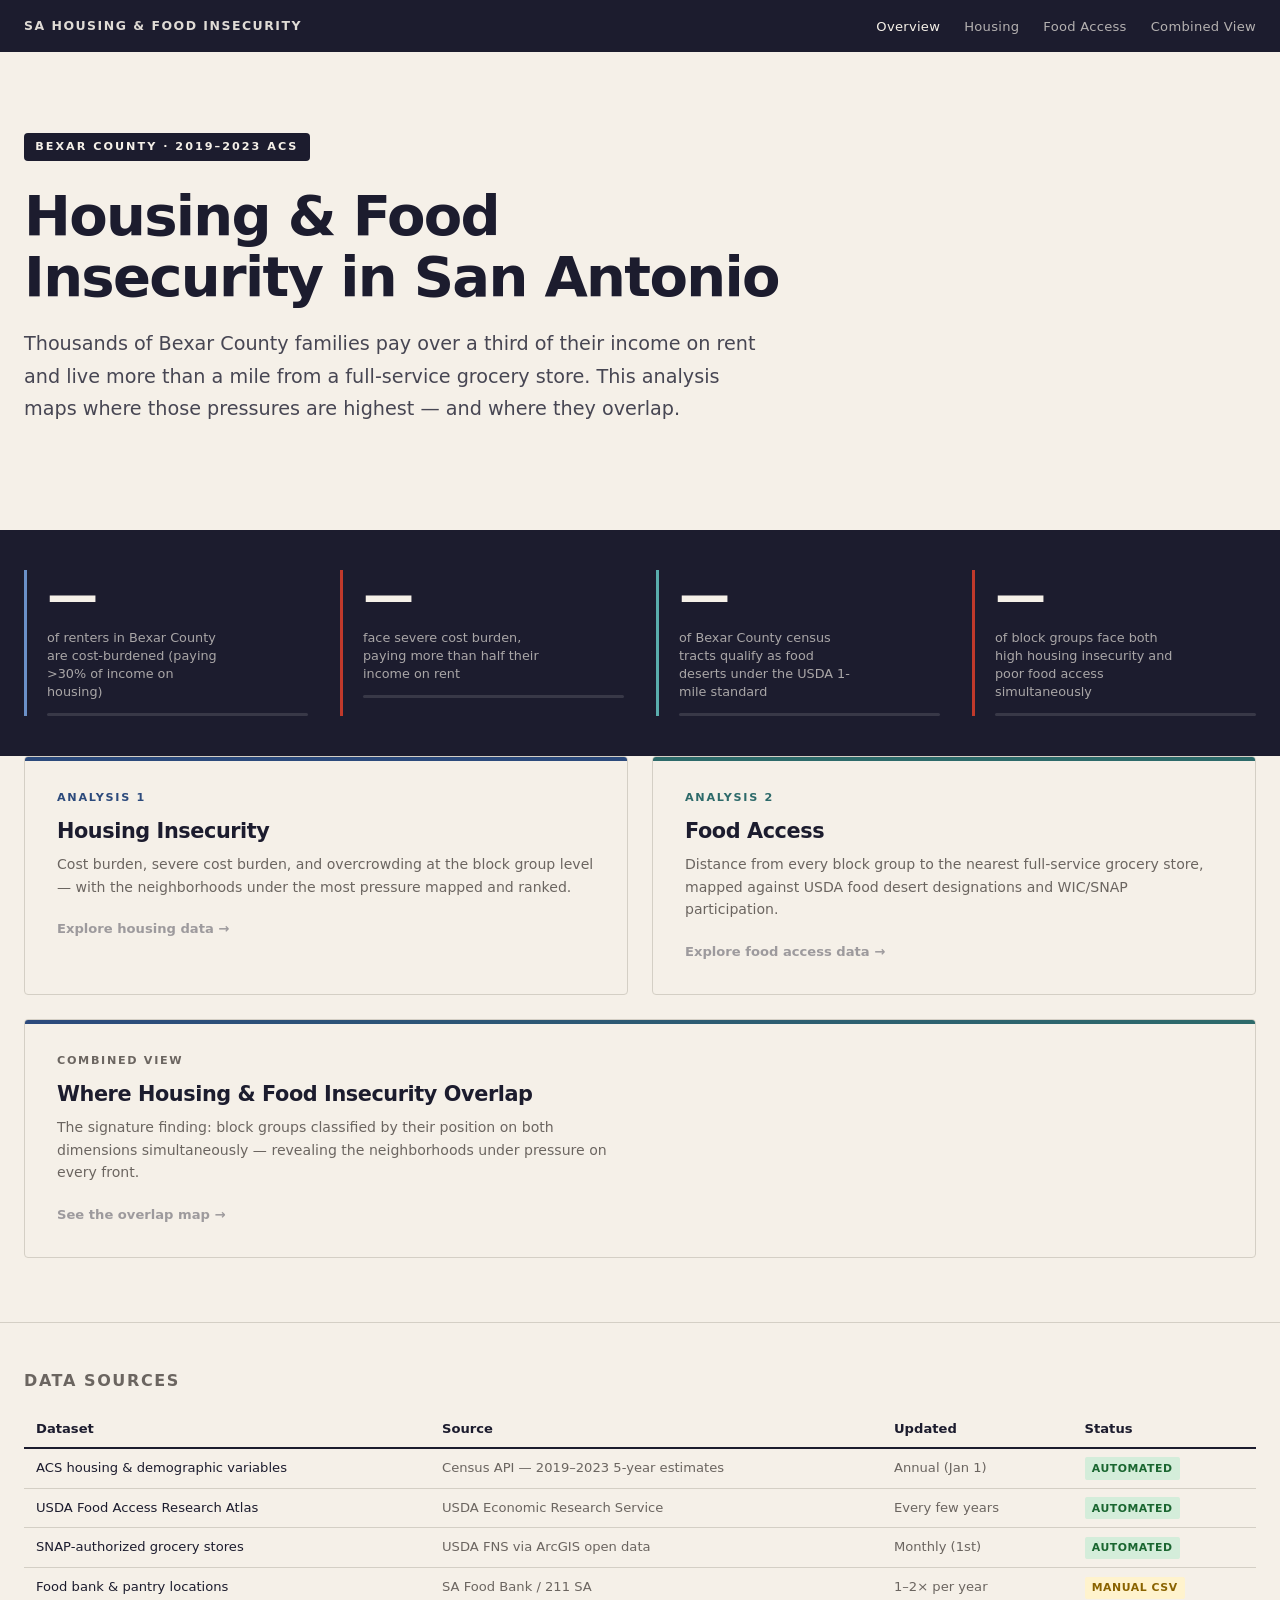
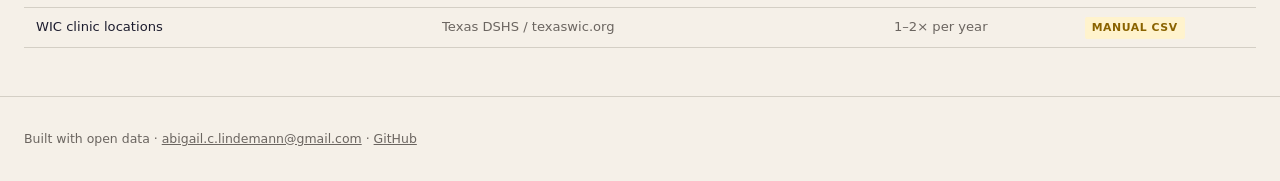
==== commit 0e50feaf: "deploy: update site [skip ci] 154667b0946662acab54fb4b6f26fa4f6dd6898a" ====
--- a/index.html
+++ b/index.html
@@ -10,7 +10,7 @@
 <body>
 
 <nav class="site-nav">
-  <a class="wordmark" href="index.html">CivicData SA</a>
+  <a class="wordmark" href="index.html">SA Housing &amp; Food Insecurity</a>
   <ul class="nav-links">
     <li><a href="index.html" class="active">Overview</a></li>
     <li><a href="housing.html">Housing</a></li>
@@ -117,7 +117,7 @@
 </section>
 
 <footer class="site-footer">
-  <span>Built with open data · <a href="mailto:civicdatasa@gmail.com">civicdatasa@gmail.com</a> · <a href="https://github.com/civicdatasa" target="_blank" rel="noopener">GitHub</a></span>
+  <span>Built with open data · <a href="mailto:abigail.c.lindemann@gmail.com">abigail.c.lindemann@gmail.com</a> · <a href="https://github.com/abigail-lindemann?tab=repositories" target="_blank" rel="noopener">GitHub</a></span>
   <span id="last-updated"></span>
 </footer>
 
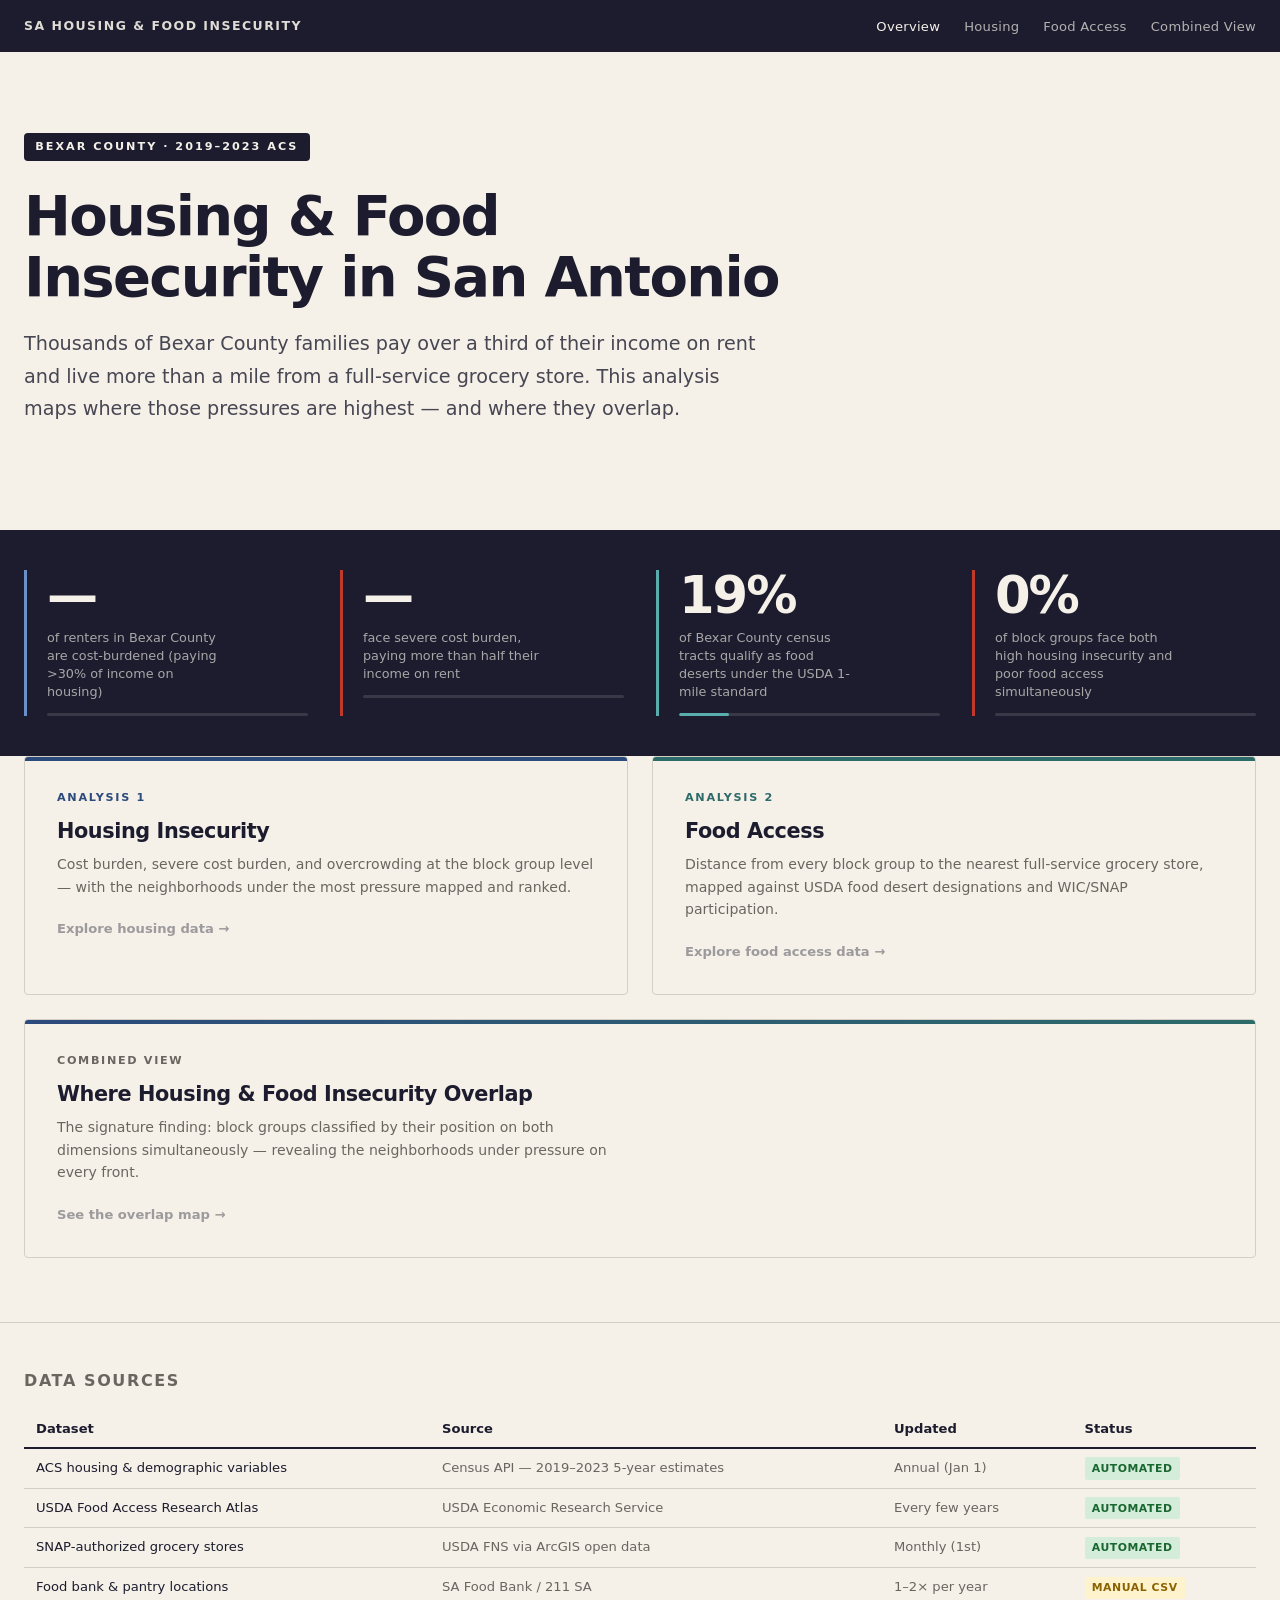
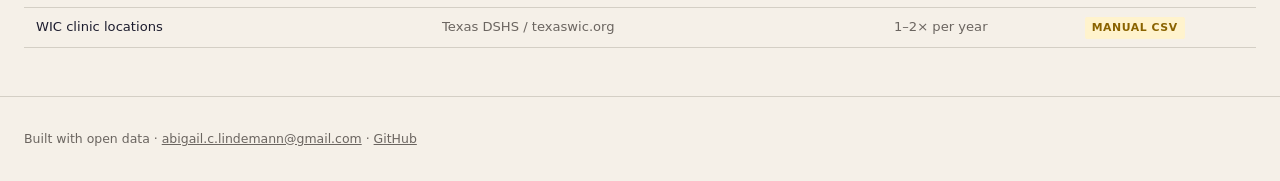
==== commit b7af7f7e: "deploy: update site [skip ci] a91a93f2f71be883f5ca7d4cfd74666ba23b3227" ====
--- a/index.html
+++ b/index.html
@@ -127,9 +127,9 @@
 // Falls back to showing placeholder dashes if data isn't loaded yet.
 document.addEventListener('DOMContentLoaded', () => {
   Promise.all([
-    fetch('data/housing_block_groups.geojson').then(r => r.ok ? r.json() : null).catch(() => null),
-    fetch('data/food_access_tracts.geojson').then(r => r.ok ? r.json() : null).catch(() => null),
-    fetch('data/overlap_block_groups.geojson').then(r => r.ok ? r.json() : null).catch(() => null),
+    fetch('data/block_groups.geojson').then(r => r.ok ? r.json() : null).catch(() => null),
+    fetch('data/block_groups.geojson').then(r => r.ok ? r.json() : null).catch(() => null),
+    fetch('data/block_groups.geojson').then(r => r.ok ? r.json() : null).catch(() => null),
   ]).then(([housing, food, overlap]) => {
 
     if (housing && housing.features && housing.features.length) {
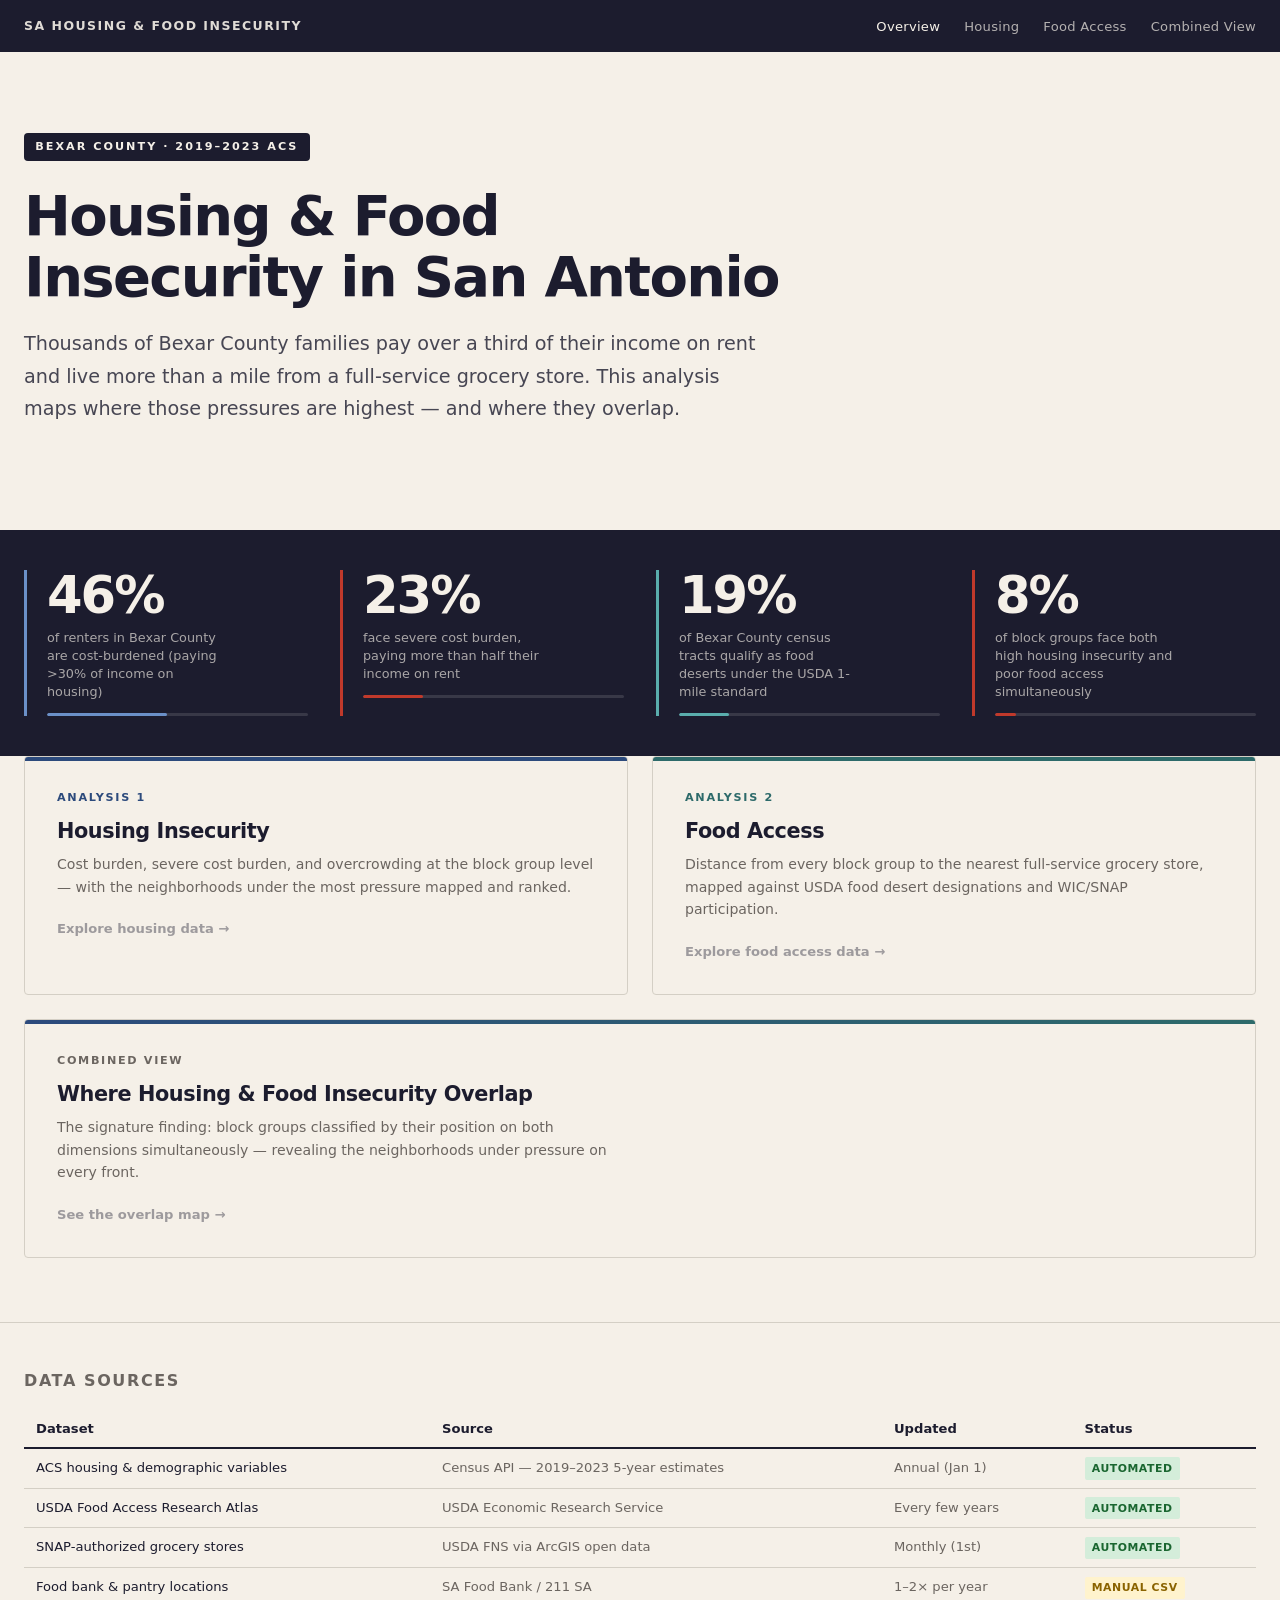
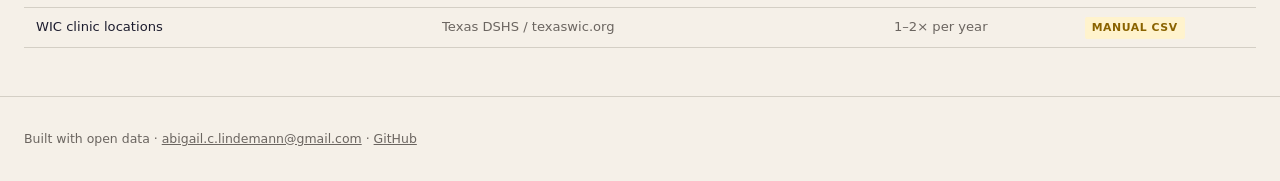
==== commit ecc05bc9: "deploy: update site [skip ci] ef1495865139c41e5e1bdcc0b6990bba091ca150" ====
--- a/index.html
+++ b/index.html
@@ -158,7 +158,7 @@
 
     if (overlap && overlap.features && overlap.features.length) {
       const props = overlap.features.map(f => f.properties);
-      const both  = props.filter(p => (p.housing_score ?? 0) > 0.5 && (p.nearest_grocery_mi ?? 0) > 1).length;
+      const both  = props.filter(p => (p.housing_score ?? 0) > 0.5 && (p.nearest_grocery_miles ?? 0) > 1).length;
       const pct   = Math.round(both / props.length * 100);
       document.getElementById('stat-both').textContent = pct + '%';
       document.getElementById('bar-both').dataset.pct  = pct;
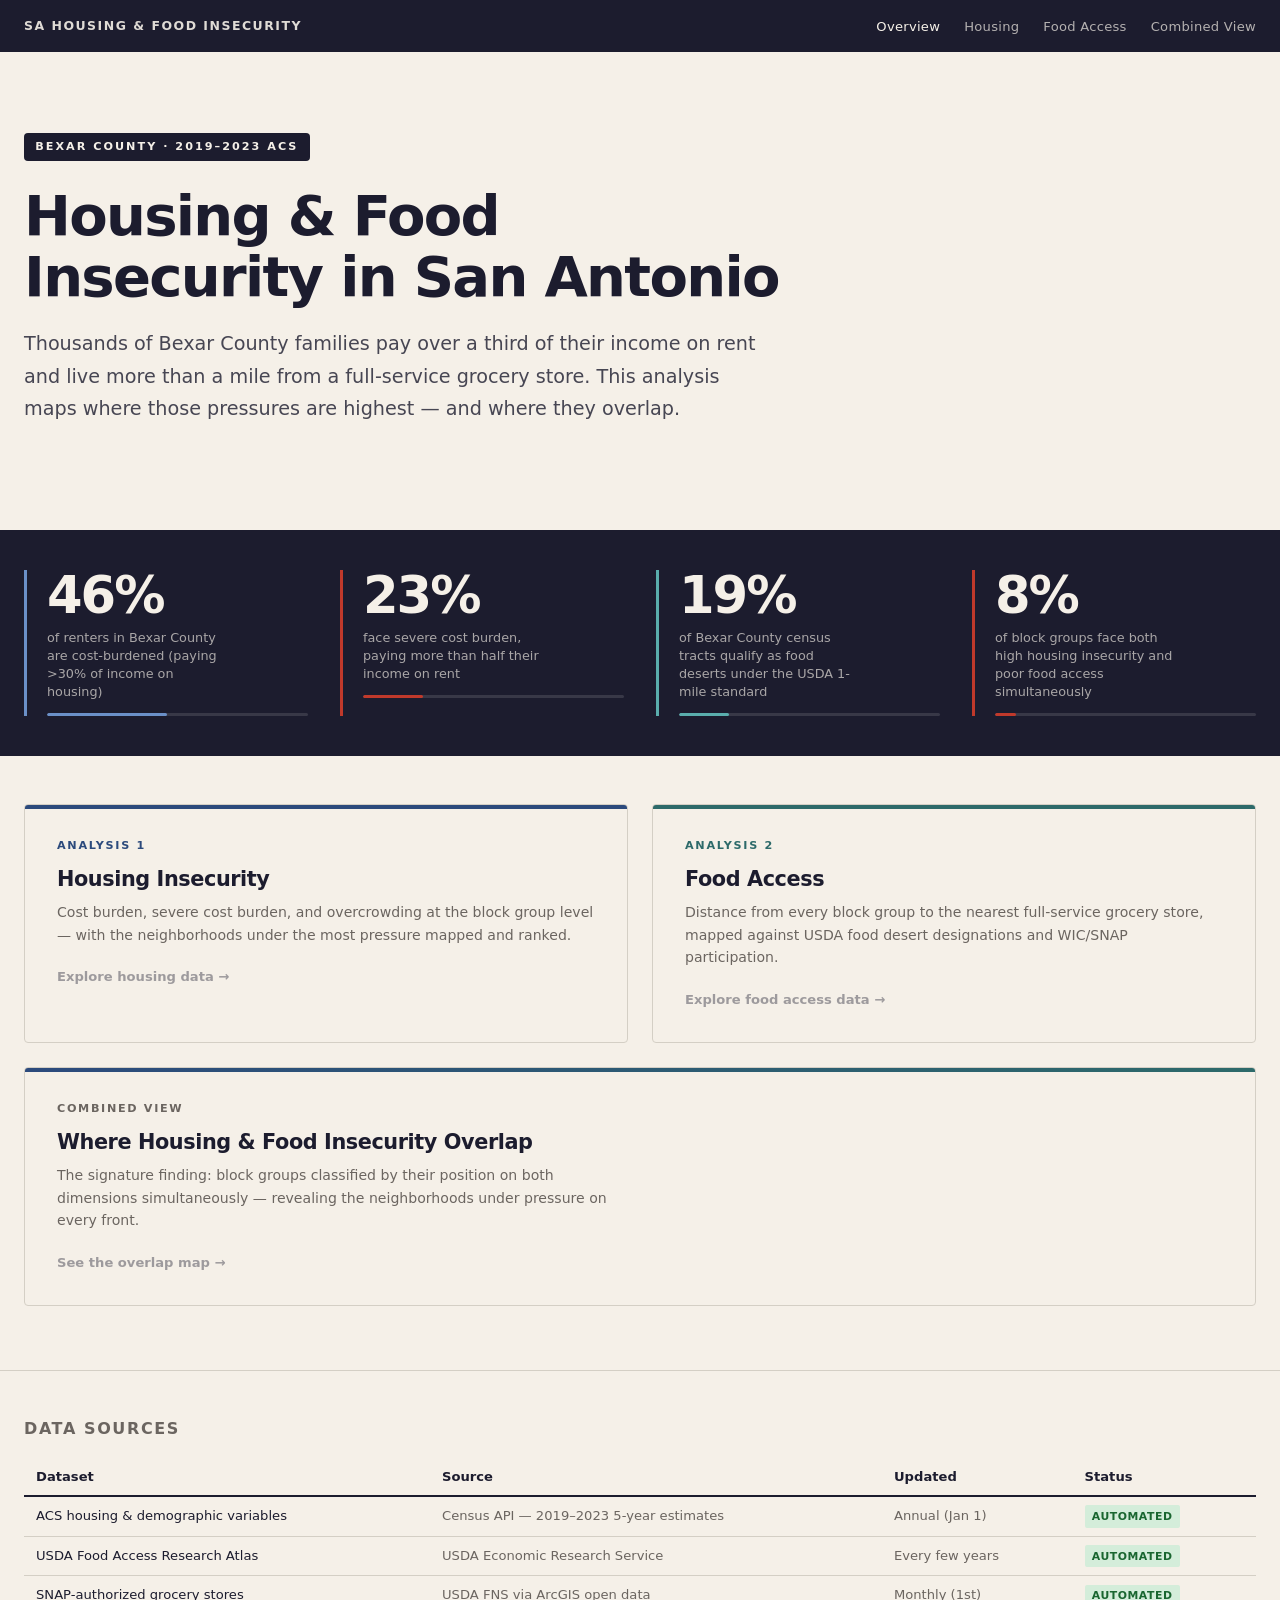
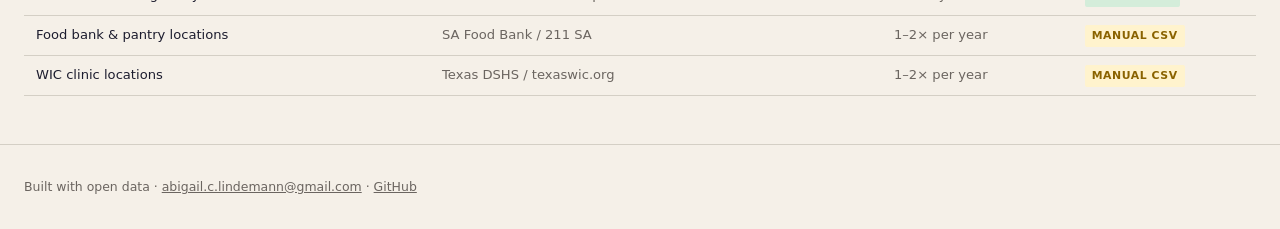
==== commit e5017721: "deploy: update site [skip ci] 9a575b473974db5fd0b08bc987f2f26c90918340" ====
--- a/index.html
+++ b/index.html
@@ -54,7 +54,7 @@
   </div>
 </div>
 
-<div class="analysis-grid">
+<div class="analysis-grid" style="padding-top: 3rem;">
   <a href="housing.html" class="analysis-card housing">
     <div class="card-tag">Analysis 1</div>
     <h2>Housing Insecurity</h2>
